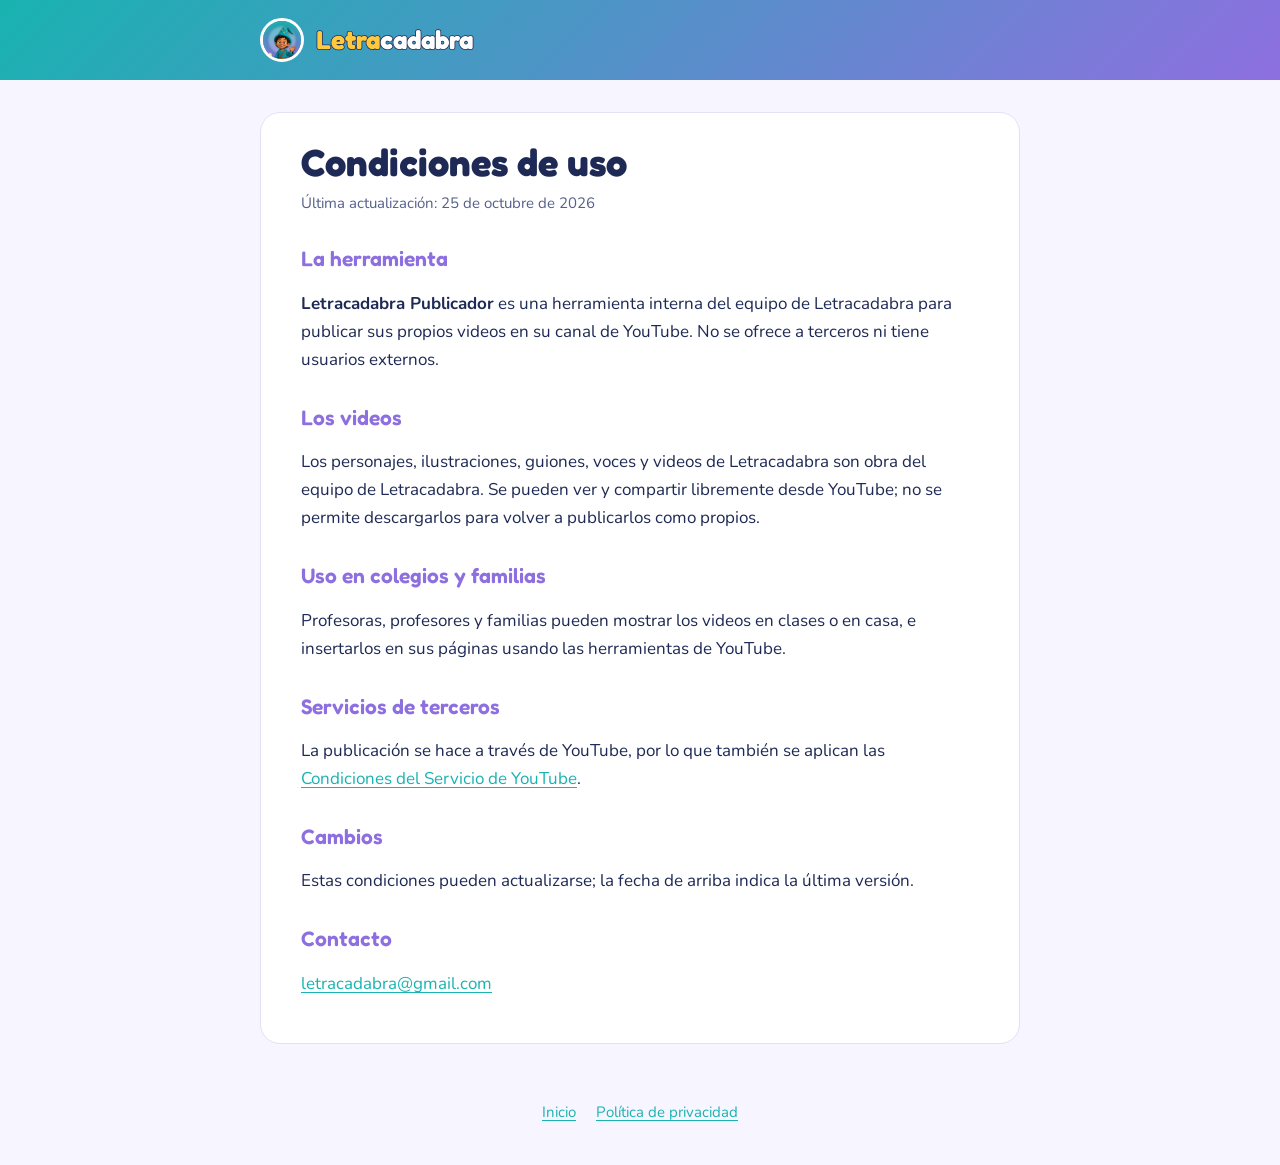
==== terminos.html @ f0ed3388 "Sitio de Letracadabra: inicio, privacidad y condiciones Co-Authored-By: Claude Opus 5.5 <noreply@ant" ====
<!doctype html>
<html lang="es">
<head>
  <meta charset="utf-8">
  <meta name="viewport" content="width=device-width, initial-scale=1">
  <title>Condiciones · Letracadabra</title>
  <meta name="description" content="Condiciones de uso de Letracadabra y de su herramienta de publicación.">
  <link rel="icon" href="img/logo.png">
  <link rel="preconnect" href="https://fonts.googleapis.com">
  <link rel="preconnect" href="https://fonts.gstatic.com" crossorigin>
  <link href="https://fonts.googleapis.com/css2?family=Fredoka:wght@600;700&family=Nunito:wght@400;700&display=swap" rel="stylesheet">
  <link rel="stylesheet" href="estilo.css">
</head>
<body>
  <header class="cabecera">
    <div class="contenido">
      <img src="img/logo.png" alt="" width="44" height="44">
      <a class="marca" href="./">Letra<span>cadabra</span></a>
    </div>
  </header>
  <main>
    <div class="contenido tarjeta">
      <h1>Condiciones de uso</h1>
      <p class="fecha">Última actualización: 25 de octubre de 2026</p>

      <h2>La herramienta</h2>
      <p><strong>Letracadabra Publicador</strong> es una herramienta interna del equipo de Letracadabra para publicar sus propios videos en su canal de YouTube. No se ofrece a terceros ni tiene usuarios externos.</p>

      <h2>Los videos</h2>
      <p>Los personajes, ilustraciones, guiones, voces y videos de Letracadabra son obra del equipo de Letracadabra. Se pueden ver y compartir libremente desde YouTube; no se permite descargarlos para volver a publicarlos como propios.</p>

      <h2>Uso en colegios y familias</h2>
      <p>Profesoras, profesores y familias pueden mostrar los videos en clases o en casa, e insertarlos en sus páginas usando las herramientas de YouTube.</p>

      <h2>Servicios de terceros</h2>
      <p>La publicación se hace a través de YouTube, por lo que también se aplican las <a href="https://www.youtube.com/t/terms">Condiciones del Servicio de YouTube</a>.</p>

      <h2>Cambios</h2>
      <p>Estas condiciones pueden actualizarse; la fecha de arriba indica la última versión.</p>

      <h2>Contacto</h2>
      <p><a href="mailto:letracadabra@gmail.com">letracadabra@gmail.com</a></p>
    </div>
  </main>
  <footer>
    <a href="./">Inicio</a>
    <a href="privacidad.html">Política de privacidad</a>
  </footer>
</body>
</html>
---- estilo.css ----
:root {
  --turquesa: #19b3b1;
  --lila: #8e6fe0;
  --oro: #ffc83d;
  --azul: #1e2a55;
  --fondo: #f7f5ff;
  --tarjeta: #ffffff;
  --texto: #1e2a55;
  --suave: #55608a;
  --borde: #e4e0f5;
  color-scheme: light dark;
}

@media (prefers-color-scheme: dark) {
  :root {
    --fondo: #141a33;
    --tarjeta: #1c2445;
    --texto: #eef0fb;
    --suave: #b4bbdc;
    --borde: #2c3663;
  }
}

* { box-sizing: border-box; }

body {
  margin: 0;
  background: var(--fondo);
  color: var(--texto);
  font: 17px/1.65 "Nunito", system-ui, sans-serif;
  -webkit-font-smoothing: antialiased;
}

a { color: var(--turquesa); text-underline-offset: 3px; }
a:hover { color: var(--lila); }
a:focus-visible { outline: 3px solid var(--oro); outline-offset: 2px; border-radius: 4px; }

.cabecera {
  background: linear-gradient(135deg, var(--turquesa), var(--lila));
  padding: 18px 16px;
}
.cabecera .contenido { display: flex; align-items: center; gap: 12px; }
.cabecera img { width: 44px; height: 44px; border-radius: 50%; border: 3px solid #fff; }
.marca {
  font: 700 26px/1 "Fredoka", sans-serif;
  color: var(--oro);
  -webkit-text-stroke: 1.5px var(--azul);
  paint-order: stroke fill;
  text-decoration: none;
}
.marca span { color: #fff; }

.contenido { max-width: 760px; margin: 0 auto; }

main { padding: 32px 16px 56px; }

.tarjeta {
  background: var(--tarjeta);
  border: 1px solid var(--borde);
  border-radius: 20px;
  padding: 28px clamp(18px, 5vw, 40px);
}

h1 { font: 700 clamp(28px, 6vw, 38px)/1.15 "Fredoka", sans-serif; margin: 0 0 6px; text-wrap: balance; }
h2 { font: 600 21px/1.3 "Fredoka", sans-serif; margin: 30px 0 8px; color: var(--lila); }
.fecha { color: var(--suave); margin: 0 0 22px; font-size: 15px; }
ul { padding-left: 22px; }
li { margin: 4px 0; }

.portada { width: 100%; height: auto; border-radius: 20px; display: block; margin-bottom: 26px; aspect-ratio: 16 / 9; object-fit: cover; }
.boton {
  display: inline-block;
  background: var(--turquesa);
  color: #fff;
  font: 600 18px/1 "Fredoka", sans-serif;
  padding: 14px 24px;
  border-radius: 999px;
  text-decoration: none;
  margin-top: 8px;
}
.boton:hover { background: var(--lila); color: #fff; }

footer { text-align: center; color: var(--suave); font-size: 15px; padding: 0 16px 40px; }
footer a { margin: 0 8px; }
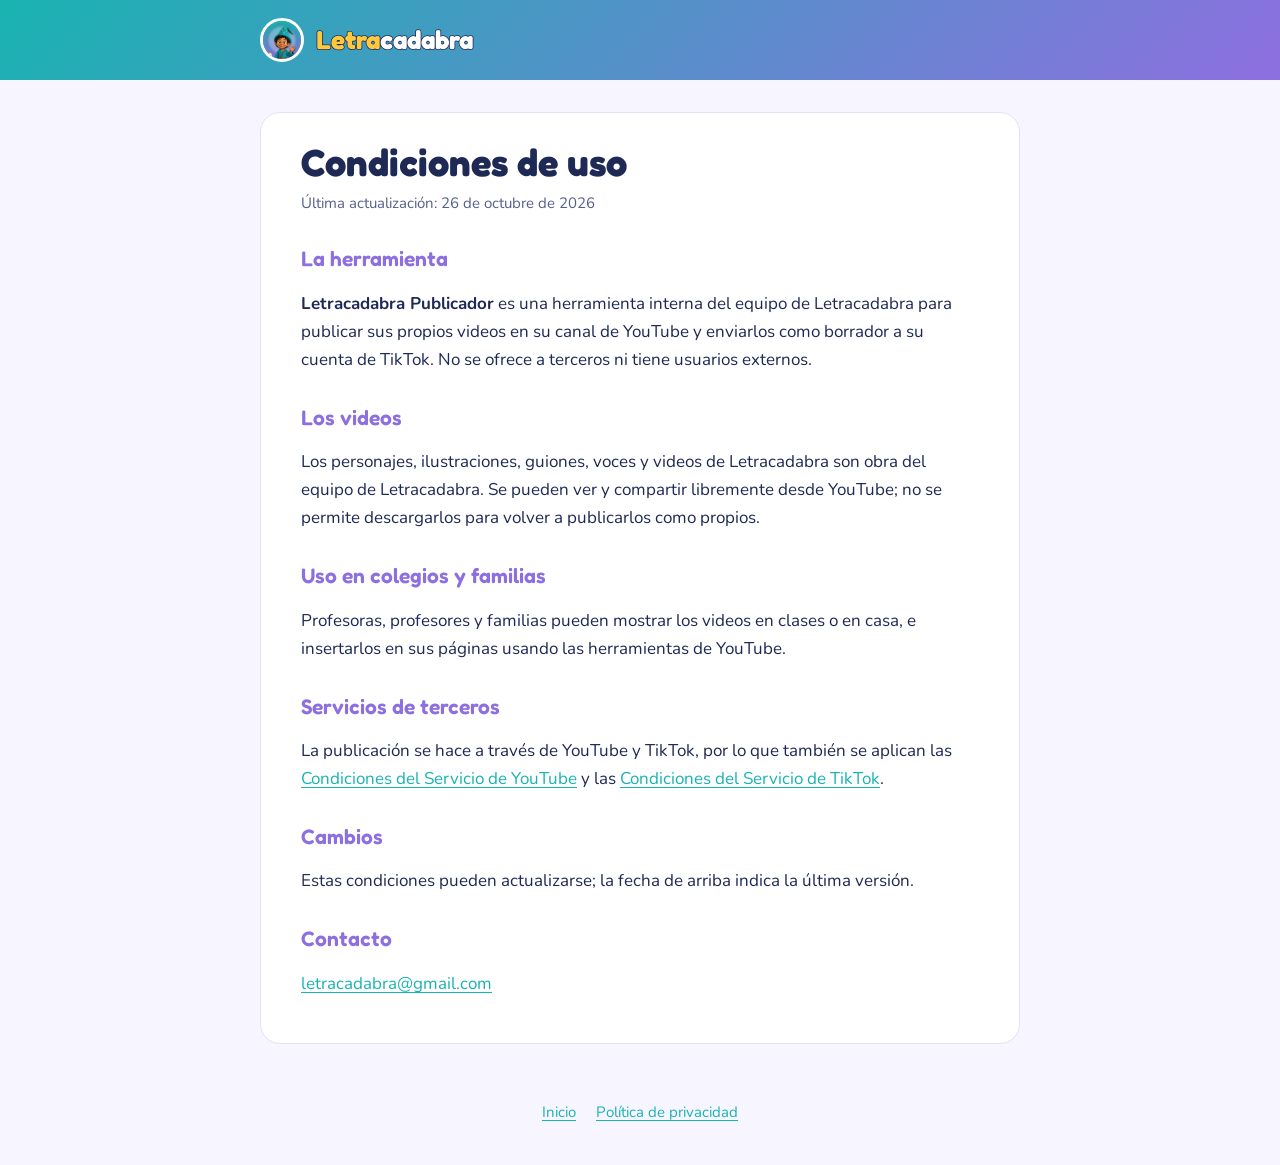
==== commit 419be74a: "TikTok: privacidad, condiciones y pagina de retorno de la autorizacion Co-Authored-By: Claude Opus 5" ====
--- a/terminos.html
+++ b/terminos.html
@@ -21,10 +21,10 @@
   <main>
     <div class="contenido tarjeta">
       <h1>Condiciones de uso</h1>
-      <p class="fecha">Última actualización: 25 de octubre de 2026</p>
+      <p class="fecha">Última actualización: 26 de octubre de 2026</p>
 
       <h2>La herramienta</h2>
-      <p><strong>Letracadabra Publicador</strong> es una herramienta interna del equipo de Letracadabra para publicar sus propios videos en su canal de YouTube. No se ofrece a terceros ni tiene usuarios externos.</p>
+      <p><strong>Letracadabra Publicador</strong> es una herramienta interna del equipo de Letracadabra para publicar sus propios videos en su canal de YouTube y enviarlos como borrador a su cuenta de TikTok. No se ofrece a terceros ni tiene usuarios externos.</p>
 
       <h2>Los videos</h2>
       <p>Los personajes, ilustraciones, guiones, voces y videos de Letracadabra son obra del equipo de Letracadabra. Se pueden ver y compartir libremente desde YouTube; no se permite descargarlos para volver a publicarlos como propios.</p>
@@ -33,7 +33,7 @@
       <p>Profesoras, profesores y familias pueden mostrar los videos en clases o en casa, e insertarlos en sus páginas usando las herramientas de YouTube.</p>
 
       <h2>Servicios de terceros</h2>
-      <p>La publicación se hace a través de YouTube, por lo que también se aplican las <a href="https://www.youtube.com/t/terms">Condiciones del Servicio de YouTube</a>.</p>
+      <p>La publicación se hace a través de YouTube y TikTok, por lo que también se aplican las <a href="https://www.youtube.com/t/terms">Condiciones del Servicio de YouTube</a> y las <a href="https://www.tiktok.com/legal/terms-of-service">Condiciones del Servicio de TikTok</a>.</p>
 
       <h2>Cambios</h2>
       <p>Estas condiciones pueden actualizarse; la fecha de arriba indica la última versión.</p>
